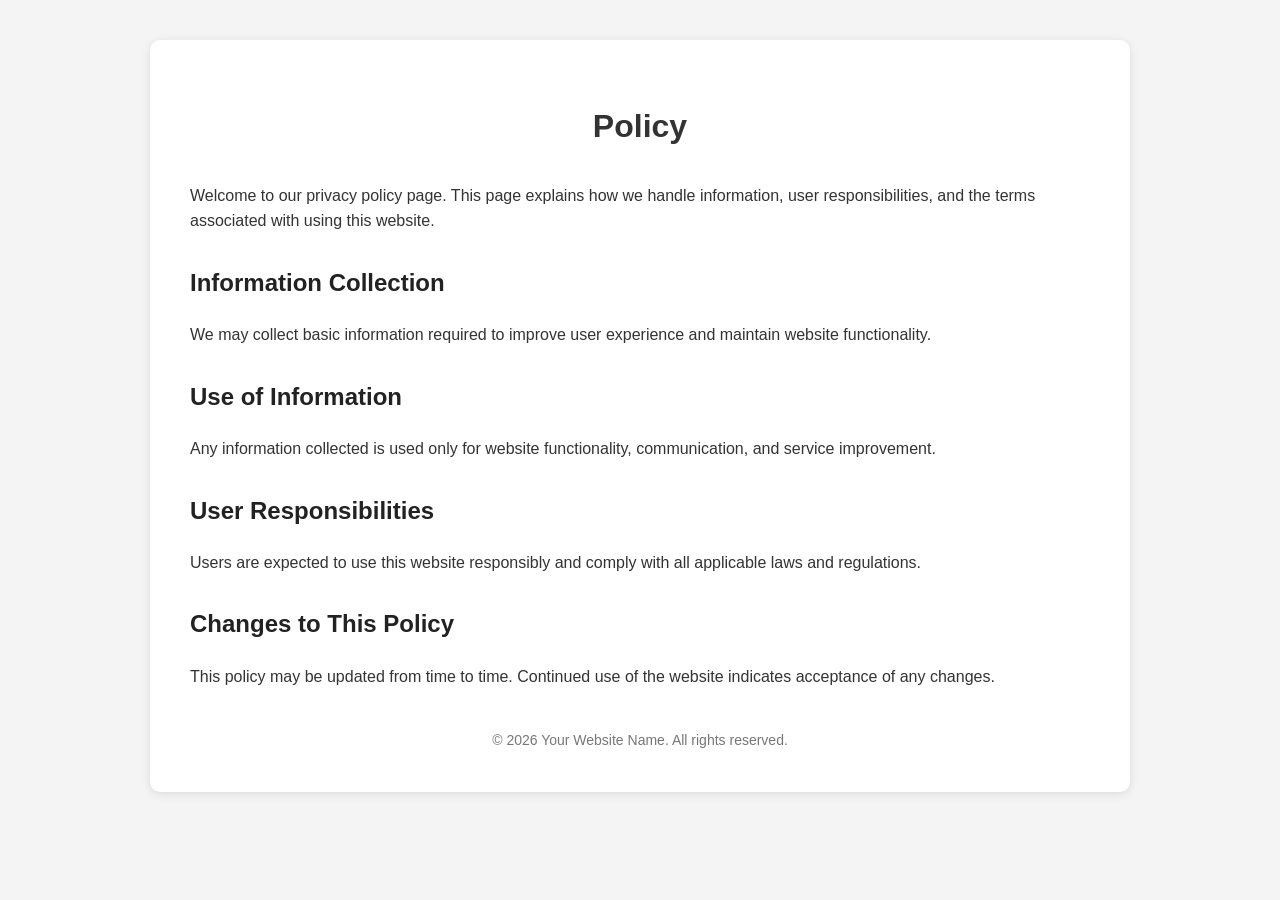
==== policy.html @ cd9c3e77 "Add files via upload" ====
<!DOCTYPE html>
<html lang="en">
<head>
    <meta charset="UTF-8">
    <meta name="viewport" content="width=device-width, initial-scale=1.0">
    <title>Privacy Policy</title>
    <style>
        body {
            font-family: Arial, sans-serif;
            line-height: 1.6;
            margin: 0;
            padding: 0;
            background-color: #f4f4f4;
            color: #333;
        }

        .container {
            max-width: 900px;
            margin: 40px auto;
            background: #fff;
            padding: 40px;
            border-radius: 10px;
            box-shadow: 0 2px 10px rgba(0, 0, 0, 0.1);
        }

        h1 {
            text-align: center;
            margin-bottom: 30px;
        }

        h2 {
            margin-top: 30px;
            color: #222;
        }

        p {
            margin-bottom: 15px;
        }

        footer {
            margin-top: 40px;
            text-align: center;
            font-size: 14px;
            color: #777;
        }
    </style>
</head>
<body>

    <div class="container">
        <h1>Policy</h1>

        <p>
            Welcome to our privacy policy page. This page explains how we handle information,
            user responsibilities, and the terms associated with using this website.
        </p>

        <h2>Information Collection</h2>
        <p>
            We may collect basic information required to improve user experience and
            maintain website functionality.
        </p>

        <h2>Use of Information</h2>
        <p>
            Any information collected is used only for website functionality,
            communication, and service improvement.
        </p>

        <h2>User Responsibilities</h2>
        <p>
            Users are expected to use this website responsibly and comply with all
            applicable laws and regulations.
        </p>

        <h2>Changes to This Policy</h2>
        <p>
            This policy may be updated from time to time. Continued use of the website
            indicates acceptance of any changes.
        </p>

        <footer>
            &copy; 2026 Your Website Name. All rights reserved.
        </footer>
    </div>

</body>
</html>
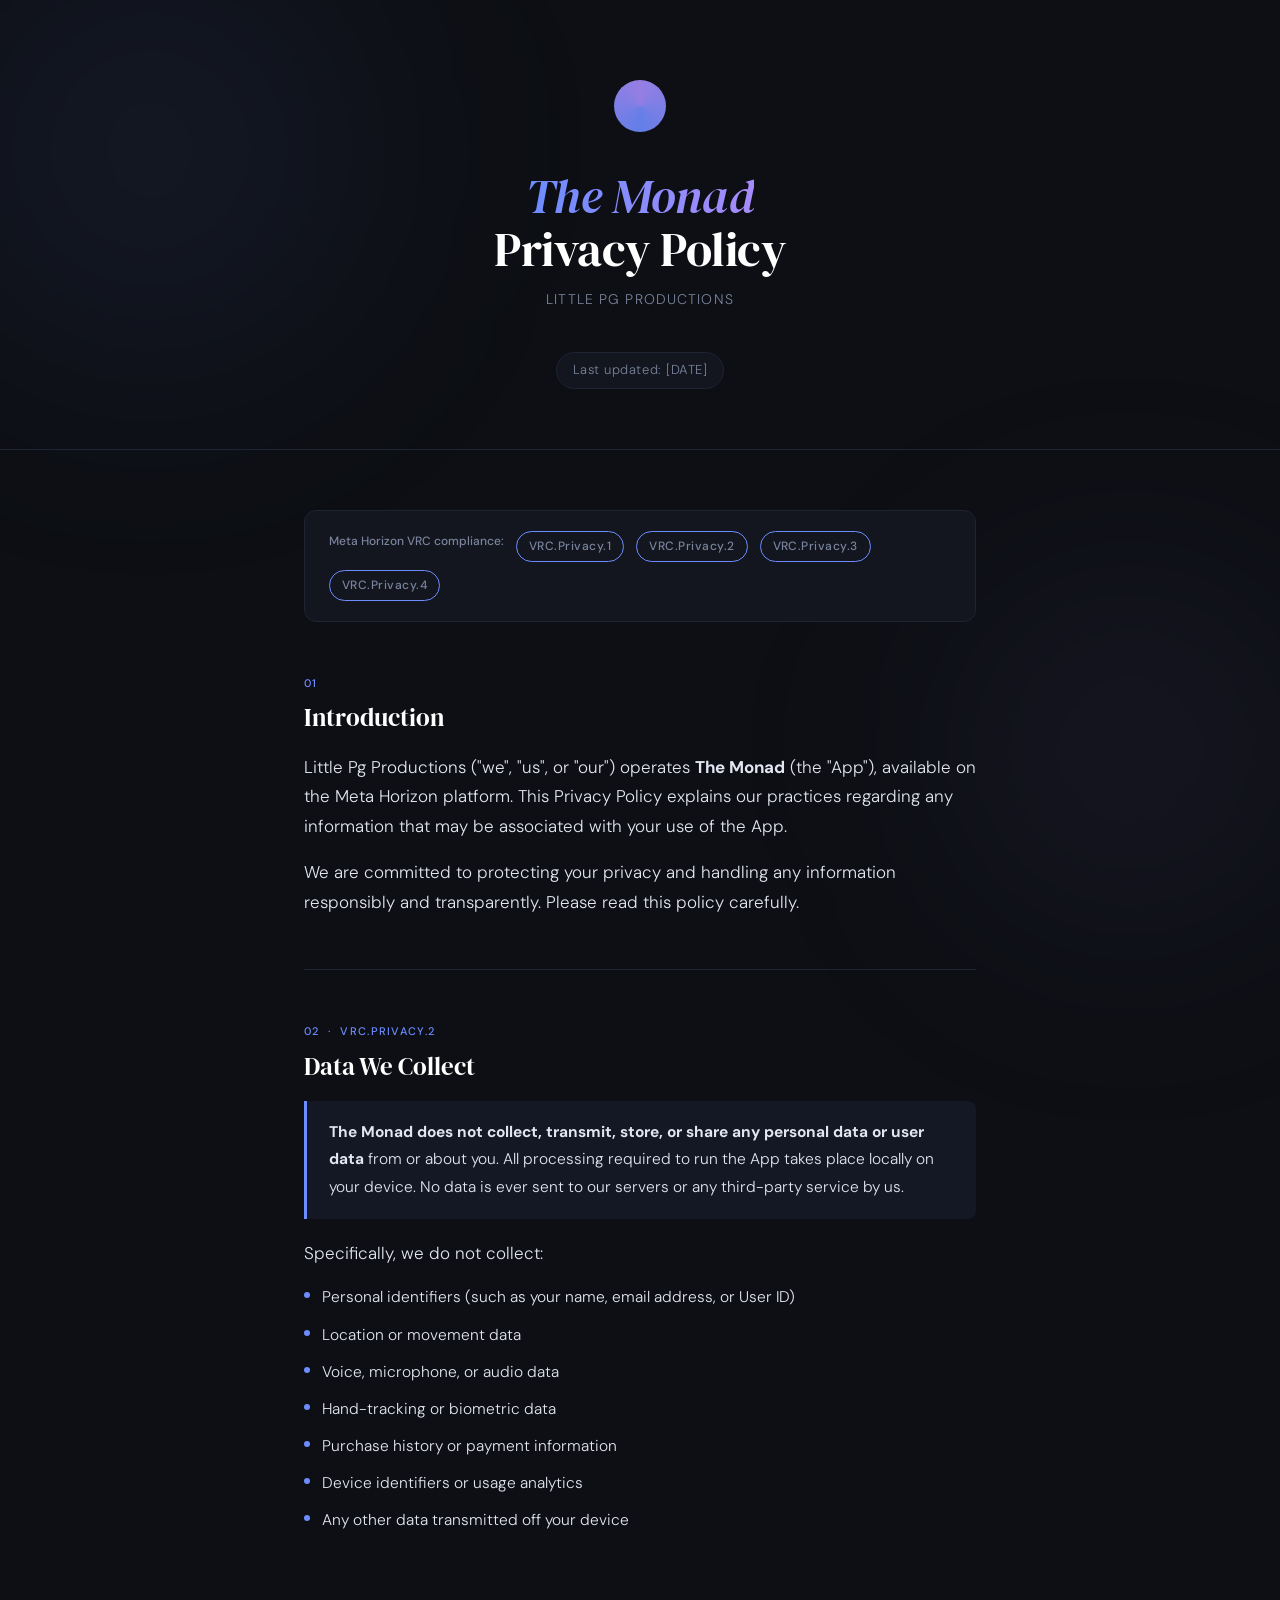
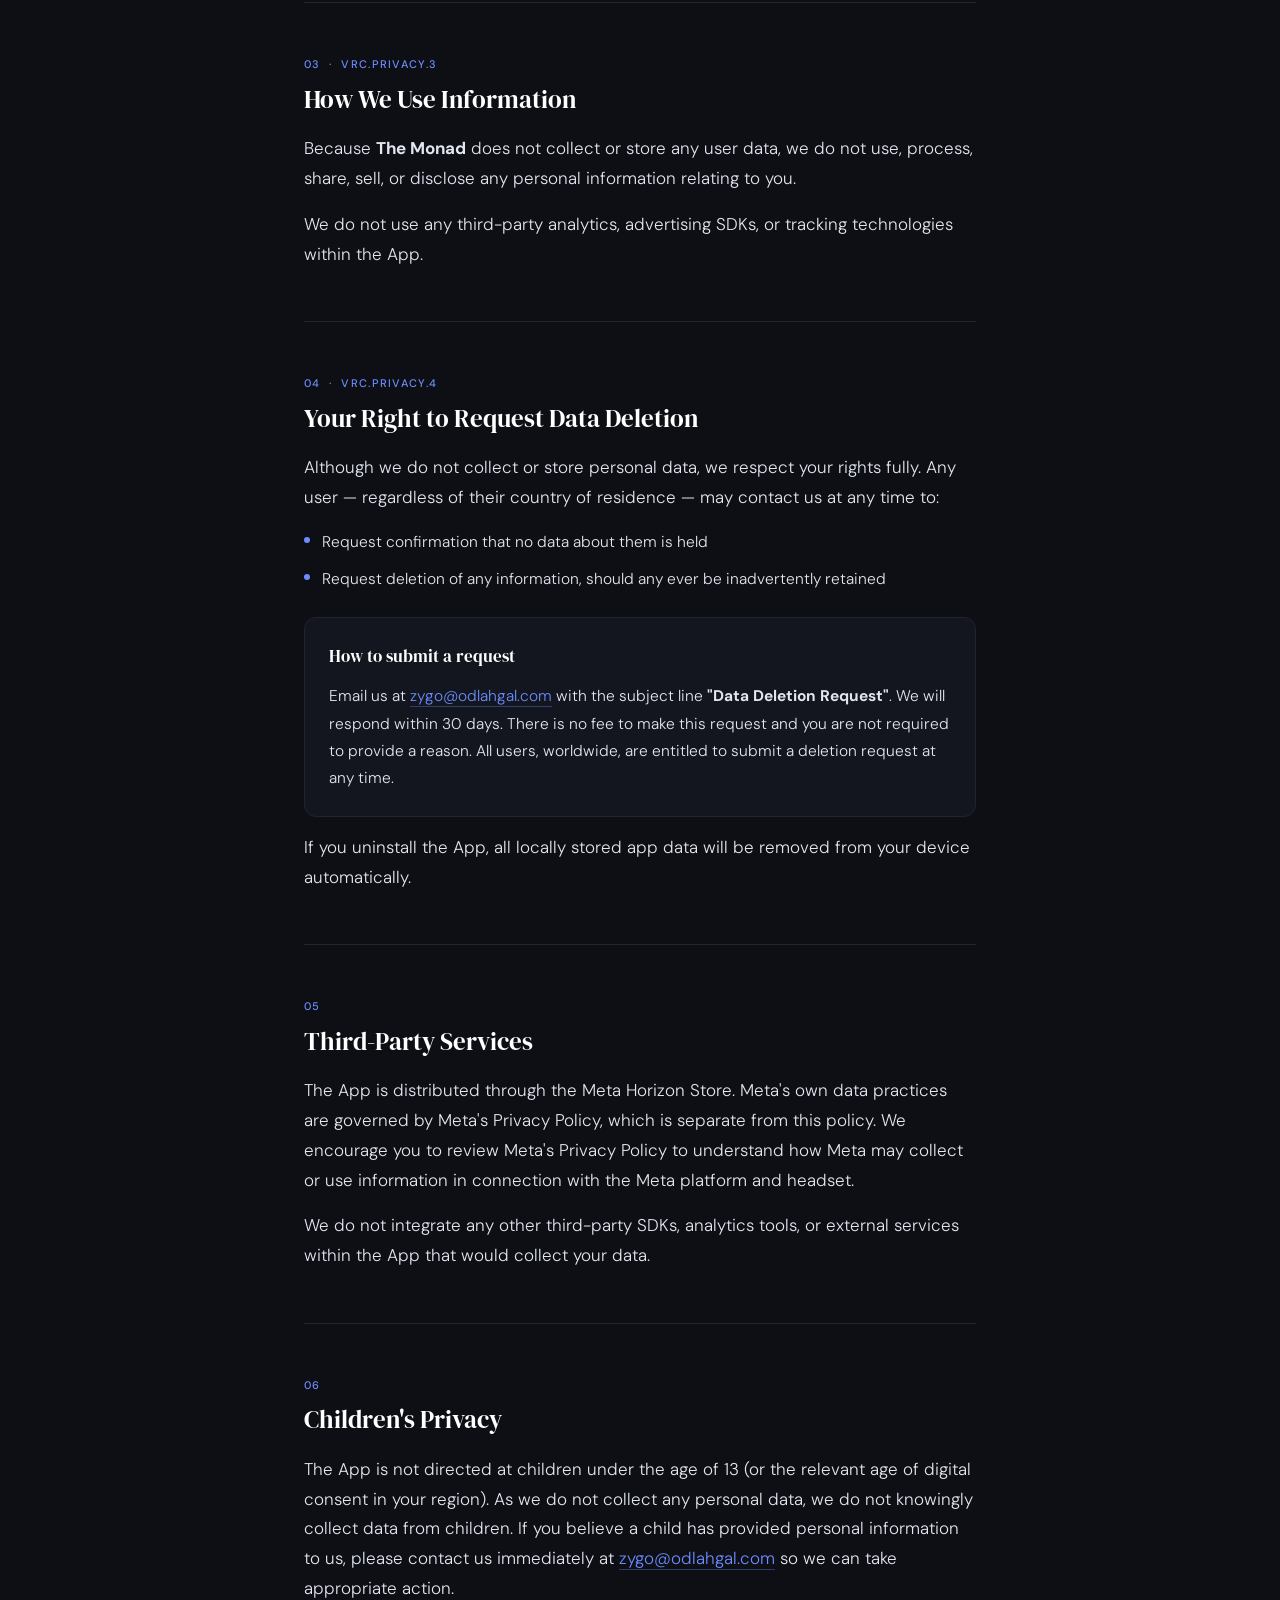
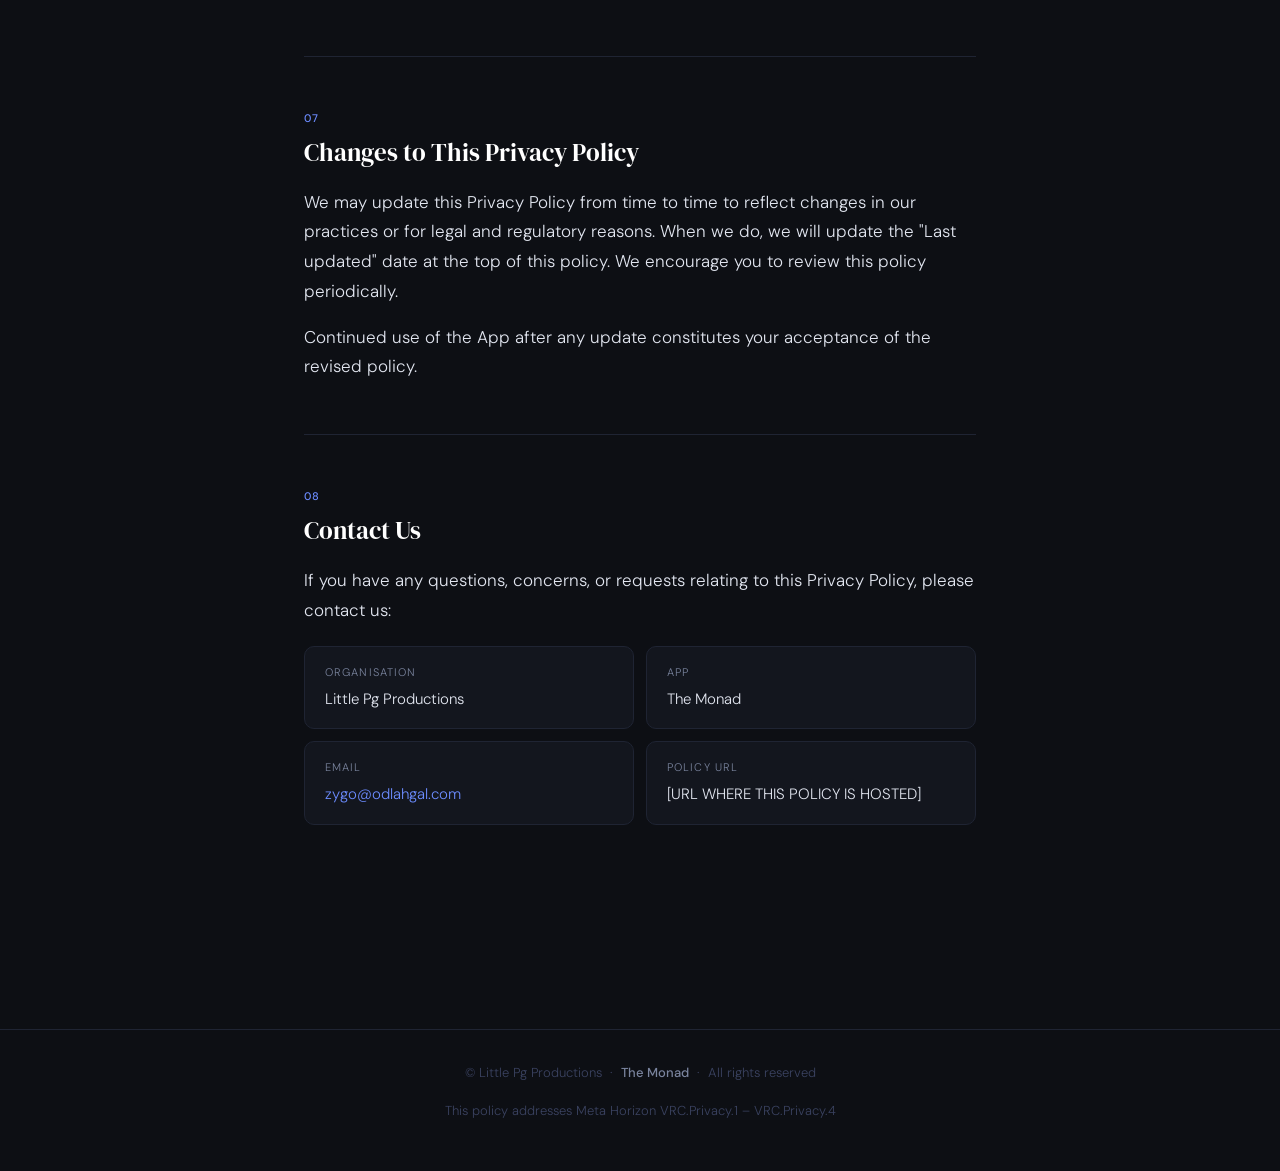
==== commit 40e81966: "Update policy.html" ====
--- a/policy.html
+++ b/policy.html
@@ -1,88 +1,425 @@
 <!DOCTYPE html>
 <html lang="en">
 <head>
-    <meta charset="UTF-8">
-    <meta name="viewport" content="width=device-width, initial-scale=1.0">
-    <title>Privacy Policy</title>
-    <style>
-        body {
-            font-family: Arial, sans-serif;
-            line-height: 1.6;
-            margin: 0;
-            padding: 0;
-            background-color: #f4f4f4;
-            color: #333;
-        }
-
-        .container {
-            max-width: 900px;
-            margin: 40px auto;
-            background: #fff;
-            padding: 40px;
-            border-radius: 10px;
-            box-shadow: 0 2px 10px rgba(0, 0, 0, 0.1);
-        }
-
-        h1 {
-            text-align: center;
-            margin-bottom: 30px;
-        }
-
-        h2 {
-            margin-top: 30px;
-            color: #222;
-        }
-
-        p {
-            margin-bottom: 15px;
-        }
-
-        footer {
-            margin-top: 40px;
-            text-align: center;
-            font-size: 14px;
-            color: #777;
-        }
-    </style>
+  <meta charset="UTF-8" />
+  <meta name="viewport" content="width=device-width, initial-scale=1.0" />
+  <title>Privacy Policy – The Monad | Little Pg Productions</title>
+  <link href="https://fonts.googleapis.com/css2?family=DM+Serif+Display:ital@0;1&family=DM+Sans:ital,opsz,wght@0,9..40,300;0,9..40,400;0,9..40,500;1,9..40,300&display=swap" rel="stylesheet" />
+  <style>
+    :root {
+      --bg:        #0d0f14;
+      --surface:   #13161e;
+      --border:    #1f2433;
+      --accent:    #6c8cff;
+      --accent2:   #a78bfa;
+      --text:      #e2e6f0;
+      --muted:     #7a849e;
+      --dim:       #3a4260;
+      --max-w:     720px;
+    }
+ 
+    *, *::before, *::after { box-sizing: border-box; margin: 0; padding: 0; }
+ 
+    html { scroll-behavior: smooth; }
+ 
+    body {
+      background: var(--bg);
+      color: var(--text);
+      font-family: 'DM Sans', sans-serif;
+      font-size: 17px;
+      line-height: 1.75;
+      font-weight: 300;
+      min-height: 100vh;
+      padding: 0;
+    }
+ 
+    /* ── BACKGROUND ORBS ── */
+    body::before, body::after {
+      content: '';
+      position: fixed;
+      border-radius: 50%;
+      filter: blur(120px);
+      pointer-events: none;
+      z-index: 0;
+    }
+    body::before {
+      width: 600px; height: 600px;
+      top: -150px; left: -150px;
+      background: radial-gradient(circle, rgba(108,140,255,0.12) 0%, transparent 70%);
+    }
+    body::after {
+      width: 500px; height: 500px;
+      bottom: -100px; right: -100px;
+      background: radial-gradient(circle, rgba(167,139,250,0.10) 0%, transparent 70%);
+    }
+ 
+    /* ── HEADER ── */
+    header {
+      position: relative;
+      z-index: 1;
+      text-align: center;
+      padding: 80px 24px 60px;
+      border-bottom: 1px solid var(--border);
+    }
+ 
+    .logo-mark {
+      display: inline-block;
+      width: 52px; height: 52px;
+      border-radius: 50%;
+      background: conic-gradient(from 180deg, var(--accent), var(--accent2), var(--accent));
+      margin-bottom: 28px;
+      animation: spin 12s linear infinite;
+      opacity: 0.9;
+    }
+    @keyframes spin { to { transform: rotate(360deg); } }
+ 
+    header h1 {
+      font-family: 'DM Serif Display', Georgia, serif;
+      font-size: clamp(2rem, 5vw, 3rem);
+      font-weight: 400;
+      letter-spacing: -0.5px;
+      line-height: 1.1;
+      color: #fff;
+    }
+    header h1 em {
+      font-style: italic;
+      background: linear-gradient(90deg, var(--accent), var(--accent2));
+      -webkit-background-clip: text;
+      -webkit-text-fill-color: transparent;
+      background-clip: text;
+    }
+ 
+    header .sub {
+      margin-top: 12px;
+      color: var(--muted);
+      font-size: 14px;
+      letter-spacing: 0.08em;
+      text-transform: uppercase;
+    }
+ 
+    header .date {
+      display: inline-block;
+      margin-top: 24px;
+      padding: 6px 16px;
+      background: var(--surface);
+      border: 1px solid var(--border);
+      border-radius: 99px;
+      font-size: 13px;
+      color: var(--muted);
+      letter-spacing: 0.04em;
+    }
+ 
+    /* ── LAYOUT ── */
+    main {
+      position: relative;
+      z-index: 1;
+      max-width: var(--max-w);
+      margin: 0 auto;
+      padding: 60px 24px 100px;
+    }
+ 
+    /* ── VRC BADGE STRIP ── */
+    .vrc-strip {
+      display: flex;
+      gap: 8px;
+      flex-wrap: wrap;
+      margin-bottom: 52px;
+      padding: 20px 24px;
+      background: var(--surface);
+      border: 1px solid var(--border);
+      border-radius: 12px;
+    }
+    .vrc-strip span {
+      font-size: 12px;
+      font-weight: 500;
+      color: var(--muted);
+      margin-right: 4px;
+    }
+    .badge {
+      display: inline-block;
+      padding: 4px 12px;
+      border-radius: 99px;
+      font-size: 12px;
+      font-weight: 500;
+      letter-spacing: 0.04em;
+      border: 1px solid var(--accent);
+      color: var(--accent);
+    }
+ 
+    /* ── SECTIONS ── */
+    section {
+      margin-bottom: 52px;
+      padding-bottom: 52px;
+      border-bottom: 1px solid var(--border);
+      animation: fadeUp 0.5s ease both;
+    }
+    section:last-child { border-bottom: none; }
+ 
+    @keyframes fadeUp {
+      from { opacity: 0; transform: translateY(18px); }
+      to   { opacity: 1; transform: translateY(0); }
+    }
+    section:nth-child(2)  { animation-delay: 0.05s; }
+    section:nth-child(3)  { animation-delay: 0.10s; }
+    section:nth-child(4)  { animation-delay: 0.15s; }
+    section:nth-child(5)  { animation-delay: 0.20s; }
+    section:nth-child(6)  { animation-delay: 0.25s; }
+    section:nth-child(7)  { animation-delay: 0.30s; }
+    section:nth-child(8)  { animation-delay: 0.35s; }
+    section:nth-child(9)  { animation-delay: 0.40s; }
+ 
+    .section-number {
+      font-size: 11px;
+      font-weight: 500;
+      letter-spacing: 0.12em;
+      text-transform: uppercase;
+      color: var(--accent);
+      margin-bottom: 10px;
+    }
+ 
+    h2 {
+      font-family: 'DM Serif Display', Georgia, serif;
+      font-size: 1.55rem;
+      font-weight: 400;
+      color: #fff;
+      line-height: 1.2;
+      margin-bottom: 20px;
+    }
+ 
+    p { color: var(--text); margin-bottom: 16px; }
+    p:last-child { margin-bottom: 0; }
+ 
+    /* ── NO DATA CALLOUT ── */
+    .callout {
+      margin: 20px 0;
+      padding: 18px 22px;
+      background: rgba(108,140,255,0.07);
+      border-left: 3px solid var(--accent);
+      border-radius: 0 8px 8px 0;
+      color: var(--text);
+      font-size: 15.5px;
+    }
+ 
+    /* ── BULLET LIST ── */
+    ul.policy-list {
+      list-style: none;
+      margin: 16px 0;
+      display: flex;
+      flex-direction: column;
+      gap: 10px;
+    }
+    ul.policy-list li {
+      display: flex;
+      align-items: flex-start;
+      gap: 12px;
+      font-size: 15.5px;
+      color: var(--text);
+    }
+    ul.policy-list li::before {
+      content: '';
+      flex-shrink: 0;
+      margin-top: 8px;
+      width: 6px; height: 6px;
+      border-radius: 50%;
+      background: var(--accent);
+    }
+ 
+    /* ── DELETION CARD ── */
+    .deletion-card {
+      margin-top: 24px;
+      padding: 24px;
+      background: var(--surface);
+      border: 1px solid var(--border);
+      border-radius: 12px;
+    }
+    .deletion-card h3 {
+      font-family: 'DM Serif Display', Georgia, serif;
+      font-size: 1.05rem;
+      font-weight: 400;
+      color: #fff;
+      margin-bottom: 12px;
+    }
+    .deletion-card p { font-size: 15.5px; }
+    .deletion-card a {
+      color: var(--accent);
+      text-decoration: none;
+      border-bottom: 1px solid rgba(108,140,255,0.35);
+      transition: border-color 0.2s;
+    }
+    .deletion-card a:hover { border-color: var(--accent); }
+ 
+    /* ── CONTACT GRID ── */
+    .contact-grid {
+      display: grid;
+      grid-template-columns: 1fr 1fr;
+      gap: 12px;
+      margin-top: 20px;
+    }
+    @media (max-width: 480px) { .contact-grid { grid-template-columns: 1fr; } }
+ 
+    .contact-item {
+      padding: 16px 20px;
+      background: var(--surface);
+      border: 1px solid var(--border);
+      border-radius: 10px;
+    }
+    .contact-item .label {
+      font-size: 11px;
+      text-transform: uppercase;
+      letter-spacing: 0.1em;
+      color: var(--muted);
+      margin-bottom: 4px;
+    }
+    .contact-item .value {
+      font-size: 15px;
+      color: var(--text);
+    }
+    .contact-item a {
+      color: var(--accent);
+      text-decoration: none;
+    }
+    .contact-item a:hover { text-decoration: underline; }
+ 
+    /* ── FOOTER ── */
+    footer {
+      position: relative;
+      z-index: 1;
+      text-align: center;
+      padding: 32px 24px 48px;
+      border-top: 1px solid var(--border);
+    }
+    footer p {
+      font-size: 13px;
+      color: var(--dim);
+    }
+    footer strong { color: var(--muted); font-weight: 500; }
+  </style>
 </head>
 <body>
-
-    <div class="container">
-        <h1>Policy</h1>
-
-        <p>
-            Welcome to our privacy policy page. This page explains how we handle information,
-            user responsibilities, and the terms associated with using this website.
-        </p>
-
-        <h2>Information Collection</h2>
-        <p>
-            We may collect basic information required to improve user experience and
-            maintain website functionality.
-        </p>
-
-        <h2>Use of Information</h2>
-        <p>
-            Any information collected is used only for website functionality,
-            communication, and service improvement.
-        </p>
-
-        <h2>User Responsibilities</h2>
-        <p>
-            Users are expected to use this website responsibly and comply with all
-            applicable laws and regulations.
-        </p>
-
-        <h2>Changes to This Policy</h2>
-        <p>
-            This policy may be updated from time to time. Continued use of the website
-            indicates acceptance of any changes.
-        </p>
-
-        <footer>
-            &copy; 2026 Your Website Name. All rights reserved.
-        </footer>
+ 
+  <header>
+    <div class="logo-mark" aria-hidden="true"></div>
+    <h1><em>The Monad</em><br>Privacy Policy</h1>
+    <p class="sub">Little Pg Productions</p>
+    <span class="date">Last updated: [DATE]</span>
+  </header>
+ 
+  <main>
+ 
+    <!-- VRC COMPLIANCE BADGES -->
+    <div class="vrc-strip">
+      <span>Meta Horizon VRC compliance:</span>
+      <span class="badge">VRC.Privacy.1</span>
+      <span class="badge">VRC.Privacy.2</span>
+      <span class="badge">VRC.Privacy.3</span>
+      <span class="badge">VRC.Privacy.4</span>
     </div>
-
+ 
+    <!-- 1. INTRODUCTION -->
+    <section>
+      <p class="section-number">01</p>
+      <h2>Introduction</h2>
+      <p>Little Pg Productions ("we", "us", or "our") operates <strong>The Monad</strong> (the "App"), available on the Meta Horizon platform. This Privacy Policy explains our practices regarding any information that may be associated with your use of the App.</p>
+      <p>We are committed to protecting your privacy and handling any information responsibly and transparently. Please read this policy carefully.</p>
+    </section>
+ 
+    <!-- 2. DATA COLLECTION — VRC.Privacy.2 -->
+    <section>
+      <p class="section-number">02 &nbsp;·&nbsp; VRC.Privacy.2</p>
+      <h2>Data We Collect</h2>
+      <div class="callout">
+        <strong>The Monad does not collect, transmit, store, or share any personal data or user data</strong> from or about you. All processing required to run the App takes place locally on your device. No data is ever sent to our servers or any third-party service by us.
+      </div>
+      <p>Specifically, we do not collect:</p>
+      <ul class="policy-list">
+        <li>Personal identifiers (such as your name, email address, or User ID)</li>
+        <li>Location or movement data</li>
+        <li>Voice, microphone, or audio data</li>
+        <li>Hand-tracking or biometric data</li>
+        <li>Purchase history or payment information</li>
+        <li>Device identifiers or usage analytics</li>
+        <li>Any other data transmitted off your device</li>
+      </ul>
+    </section>
+ 
+    <!-- 3. DATA USE — VRC.Privacy.3 -->
+    <section>
+      <p class="section-number">03 &nbsp;·&nbsp; VRC.Privacy.3</p>
+      <h2>How We Use Information</h2>
+      <p>Because <strong>The Monad</strong> does not collect or store any user data, we do not use, process, share, sell, or disclose any personal information relating to you.</p>
+      <p>We do not use any third-party analytics, advertising SDKs, or tracking technologies within the App.</p>
+    </section>
+ 
+    <!-- 4. DATA DELETION — VRC.Privacy.4 -->
+    <section>
+      <p class="section-number">04 &nbsp;·&nbsp; VRC.Privacy.4</p>
+      <h2>Your Right to Request Data Deletion</h2>
+      <p>Although we do not collect or store personal data, we respect your rights fully. Any user — regardless of their country of residence — may contact us at any time to:</p>
+      <ul class="policy-list">
+        <li>Request confirmation that no data about them is held</li>
+        <li>Request deletion of any information, should any ever be inadvertently retained</li>
+      </ul>
+      <div class="deletion-card">
+        <h3>How to submit a request</h3>
+        <p>Email us at <a href="mailto:zygo@odlahgal.com">zygo@odlahgal.com</a> with the subject line <strong>"Data Deletion Request"</strong>. We will respond within 30 days. There is no fee to make this request and you are not required to provide a reason. All users, worldwide, are entitled to submit a deletion request at any time.</p>
+      </div>
+      <p style="margin-top:16px;">If you uninstall the App, all locally stored app data will be removed from your device automatically.</p>
+    </section>
+ 
+    <!-- 5. THIRD-PARTY SERVICES -->
+    <section>
+      <p class="section-number">05</p>
+      <h2>Third-Party Services</h2>
+      <p>The App is distributed through the Meta Horizon Store. Meta's own data practices are governed by Meta's Privacy Policy, which is separate from this policy. We encourage you to review Meta's Privacy Policy to understand how Meta may collect or use information in connection with the Meta platform and headset.</p>
+      <p>We do not integrate any other third-party SDKs, analytics tools, or external services within the App that would collect your data.</p>
+    </section>
+ 
+    <!-- 6. CHILDREN -->
+    <section>
+      <p class="section-number">06</p>
+      <h2>Children's Privacy</h2>
+      <p>The App is not directed at children under the age of 13 (or the relevant age of digital consent in your region). As we do not collect any personal data, we do not knowingly collect data from children. If you believe a child has provided personal information to us, please contact us immediately at <a href="mailto:zygo@odlahgal.com" style="color:var(--accent);text-decoration:none;border-bottom:1px solid rgba(108,140,255,0.35);">zygo@odlahgal.com</a> so we can take appropriate action.</p>
+    </section>
+ 
+    <!-- 7. CHANGES -->
+    <section>
+      <p class="section-number">07</p>
+      <h2>Changes to This Privacy Policy</h2>
+      <p>We may update this Privacy Policy from time to time to reflect changes in our practices or for legal and regulatory reasons. When we do, we will update the "Last updated" date at the top of this policy. We encourage you to review this policy periodically.</p>
+      <p>Continued use of the App after any update constitutes your acceptance of the revised policy.</p>
+    </section>
+ 
+    <!-- 8. CONTACT -->
+    <section>
+      <p class="section-number">08</p>
+      <h2>Contact Us</h2>
+      <p>If you have any questions, concerns, or requests relating to this Privacy Policy, please contact us:</p>
+      <div class="contact-grid">
+        <div class="contact-item">
+          <p class="label">Organisation</p>
+          <p class="value">Little Pg Productions</p>
+        </div>
+        <div class="contact-item">
+          <p class="label">App</p>
+          <p class="value">The Monad</p>
+        </div>
+        <div class="contact-item">
+          <p class="label">Email</p>
+          <p class="value"><a href="mailto:zygo@odlahgal.com">zygo@odlahgal.com</a></p>
+        </div>
+        <div class="contact-item">
+          <p class="label">Policy URL</p>
+          <p class="value">[URL WHERE THIS POLICY IS HOSTED]</p>
+        </div>
+      </div>
+    </section>
+ 
+  </main>
+ 
+  <footer>
+    <p>© Little Pg Productions &nbsp;·&nbsp; <strong>The Monad</strong> &nbsp;·&nbsp; All rights reserved</p>
+    <p style="margin-top:8px;">This policy addresses Meta Horizon VRC.Privacy.1 – VRC.Privacy.4</p>
+  </footer>
+ 
 </body>
-</html>+</html>
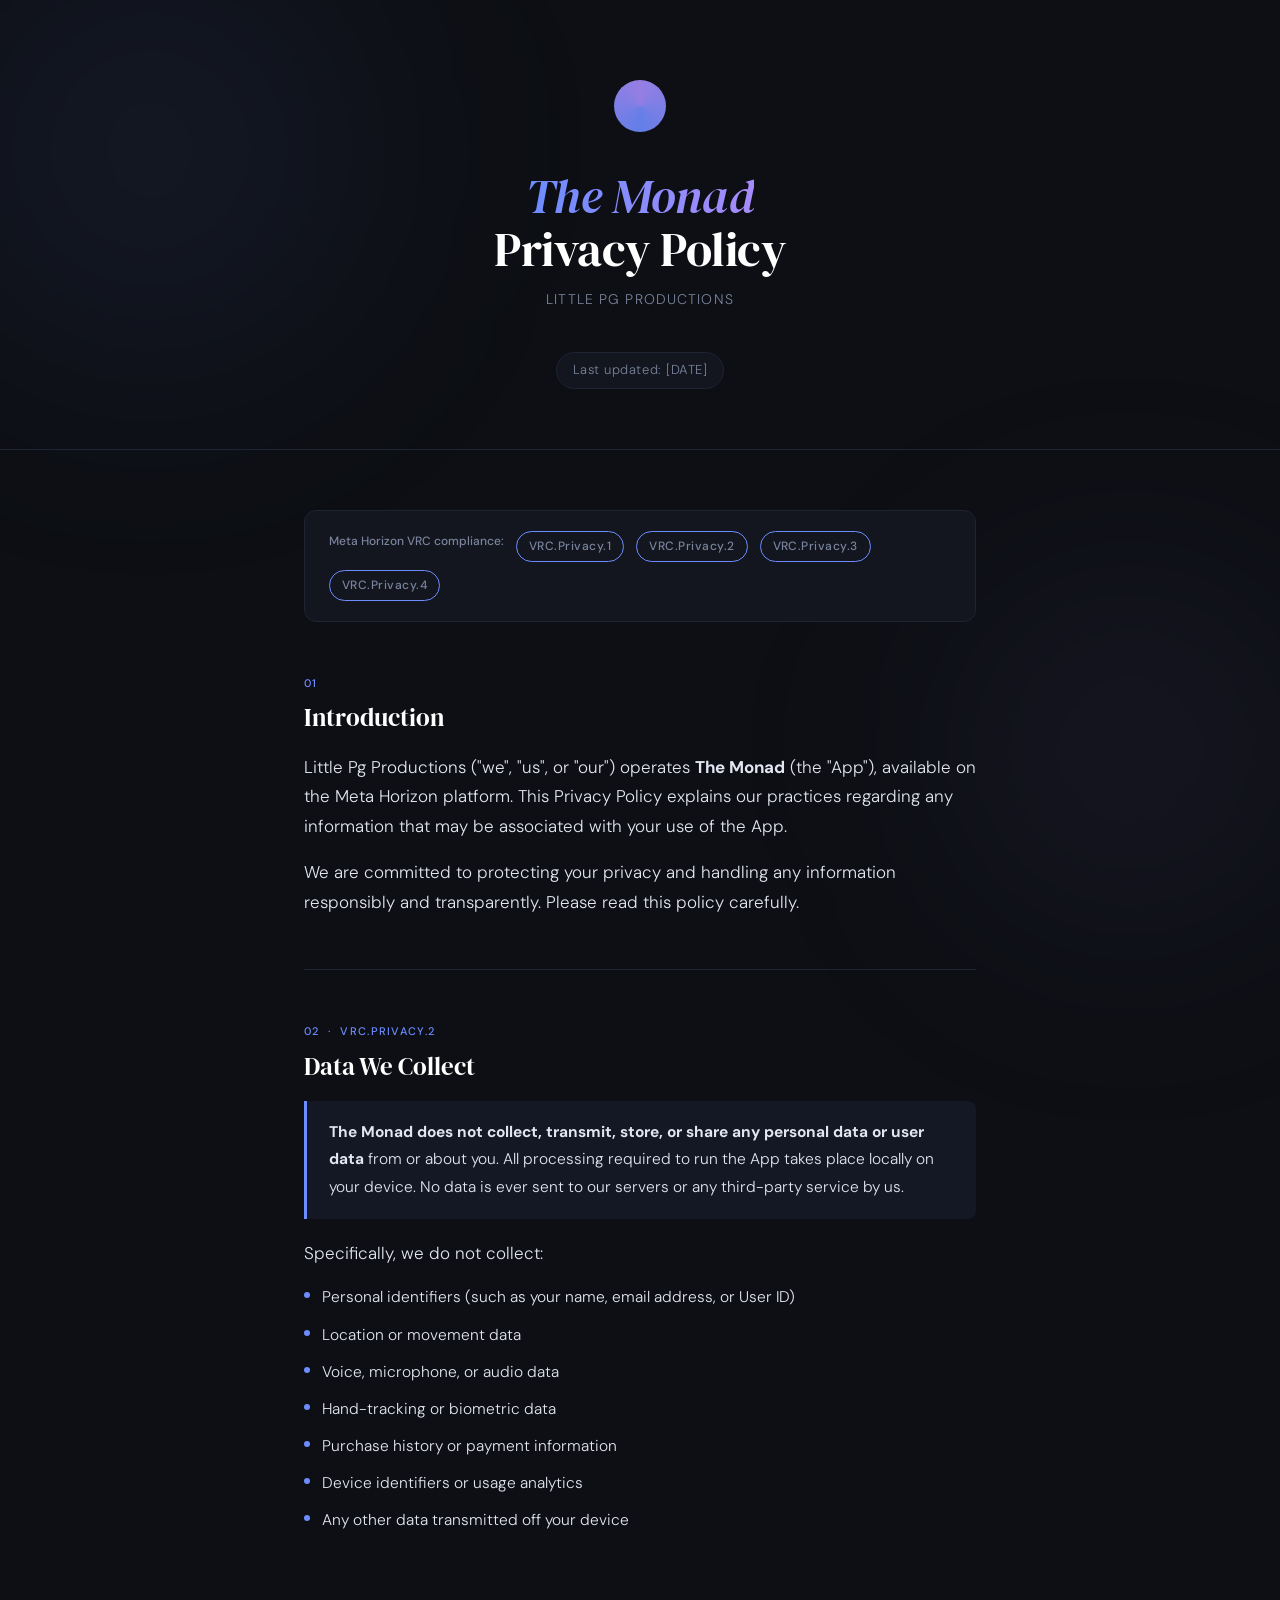
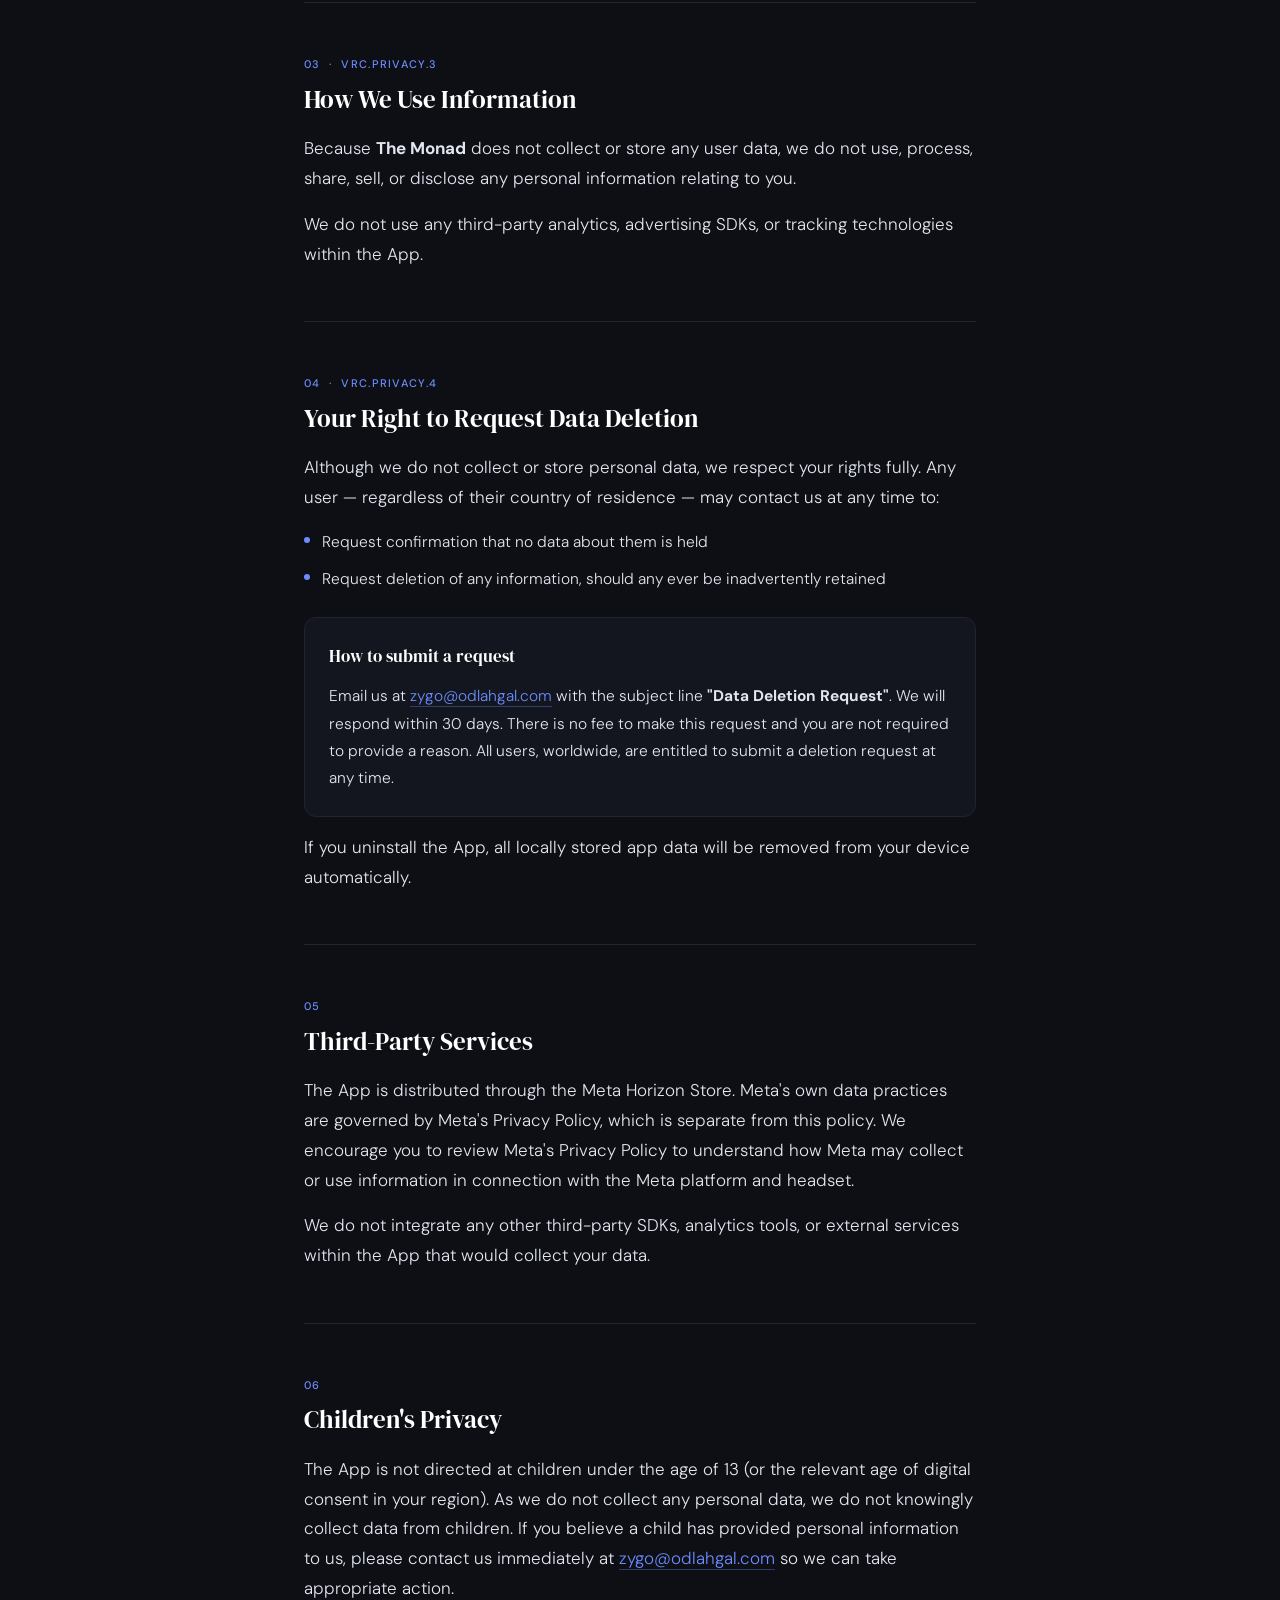
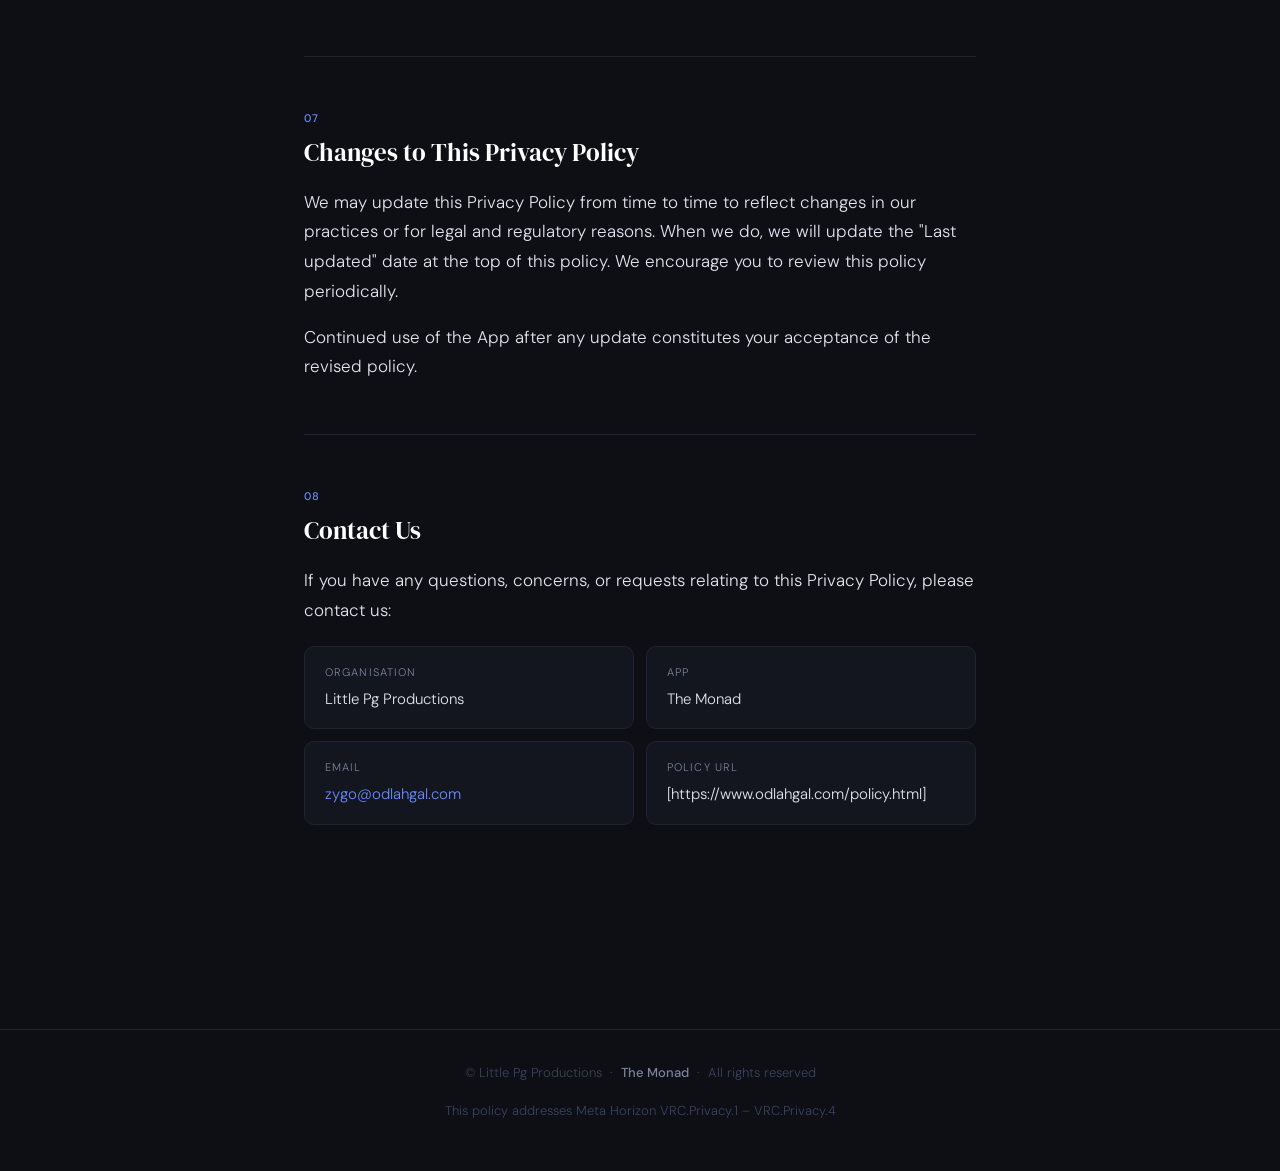
==== commit 1a90ab54: "Update policy.html" ====
--- a/policy.html
+++ b/policy.html
@@ -409,7 +409,7 @@
         </div>
         <div class="contact-item">
           <p class="label">Policy URL</p>
-          <p class="value">[URL WHERE THIS POLICY IS HOSTED]</p>
+          <p class="value">[https://www.odlahgal.com/policy.html]</p>
         </div>
       </div>
     </section>
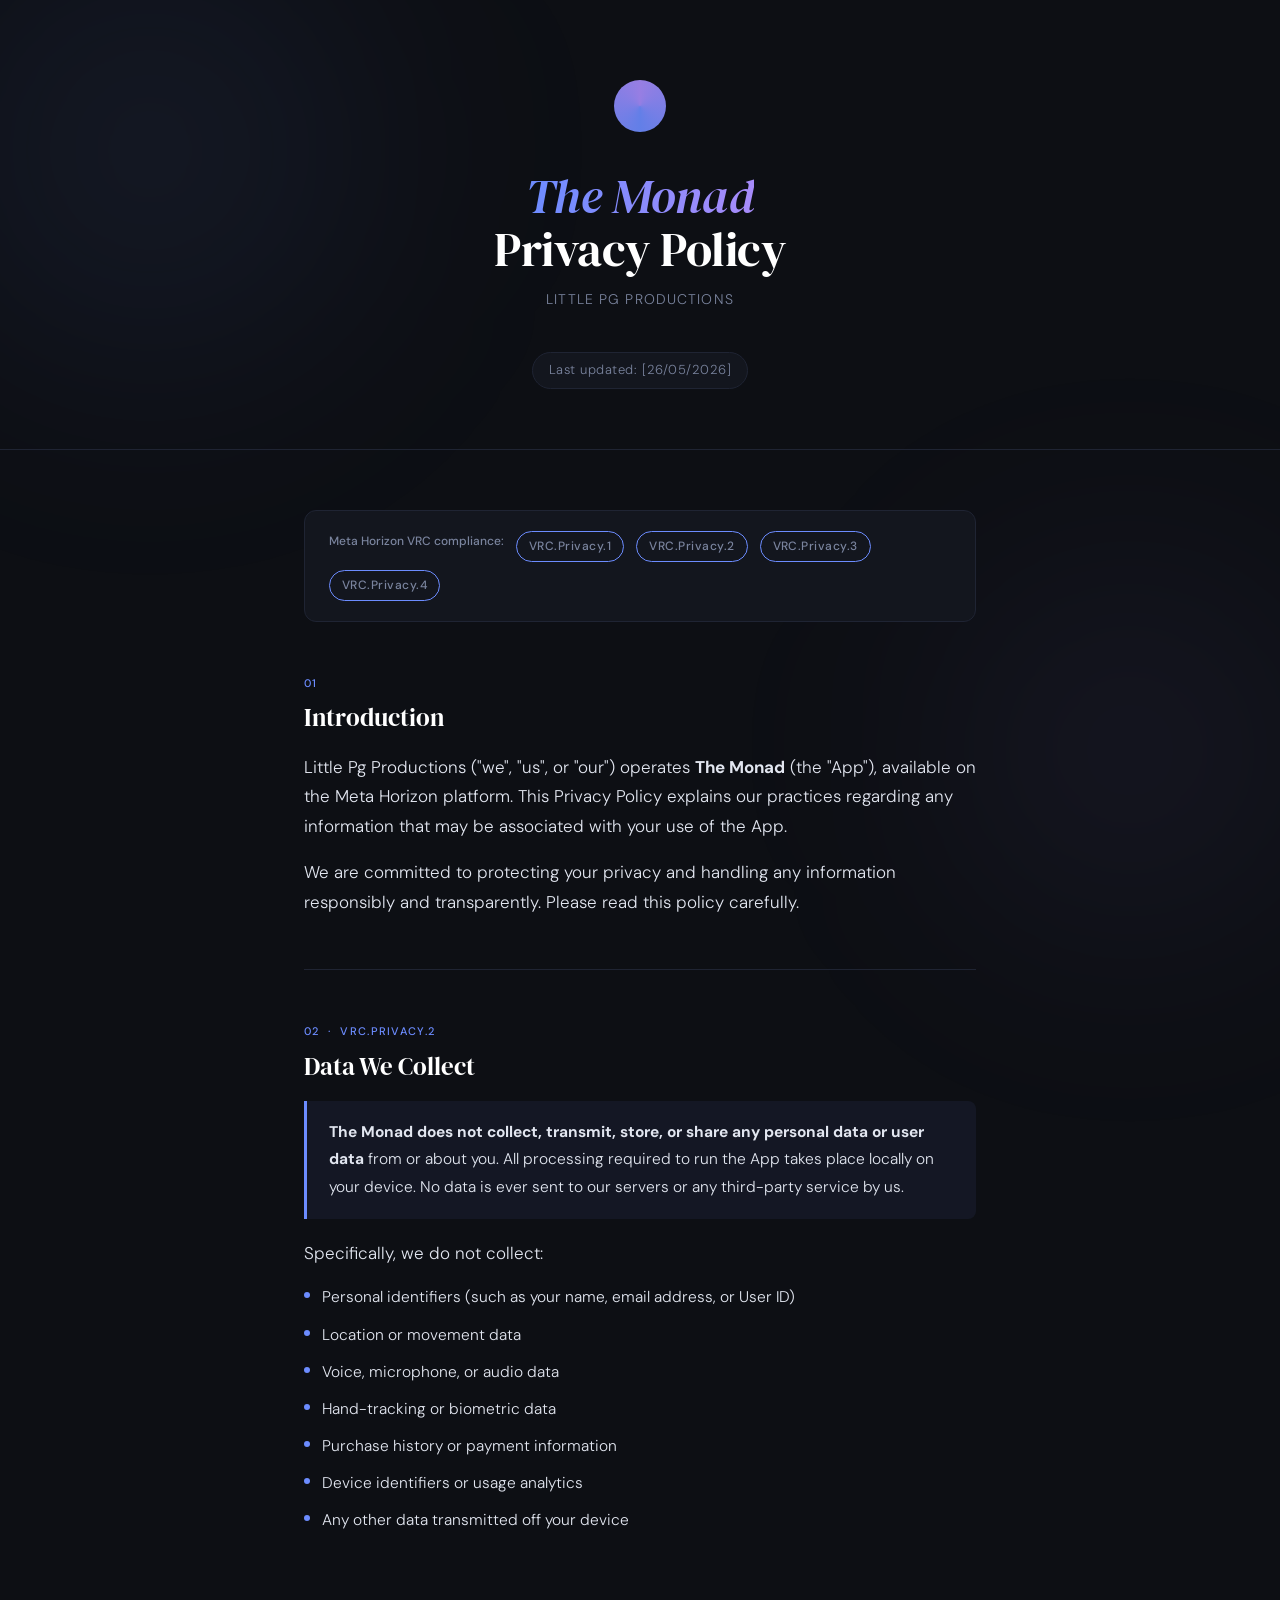
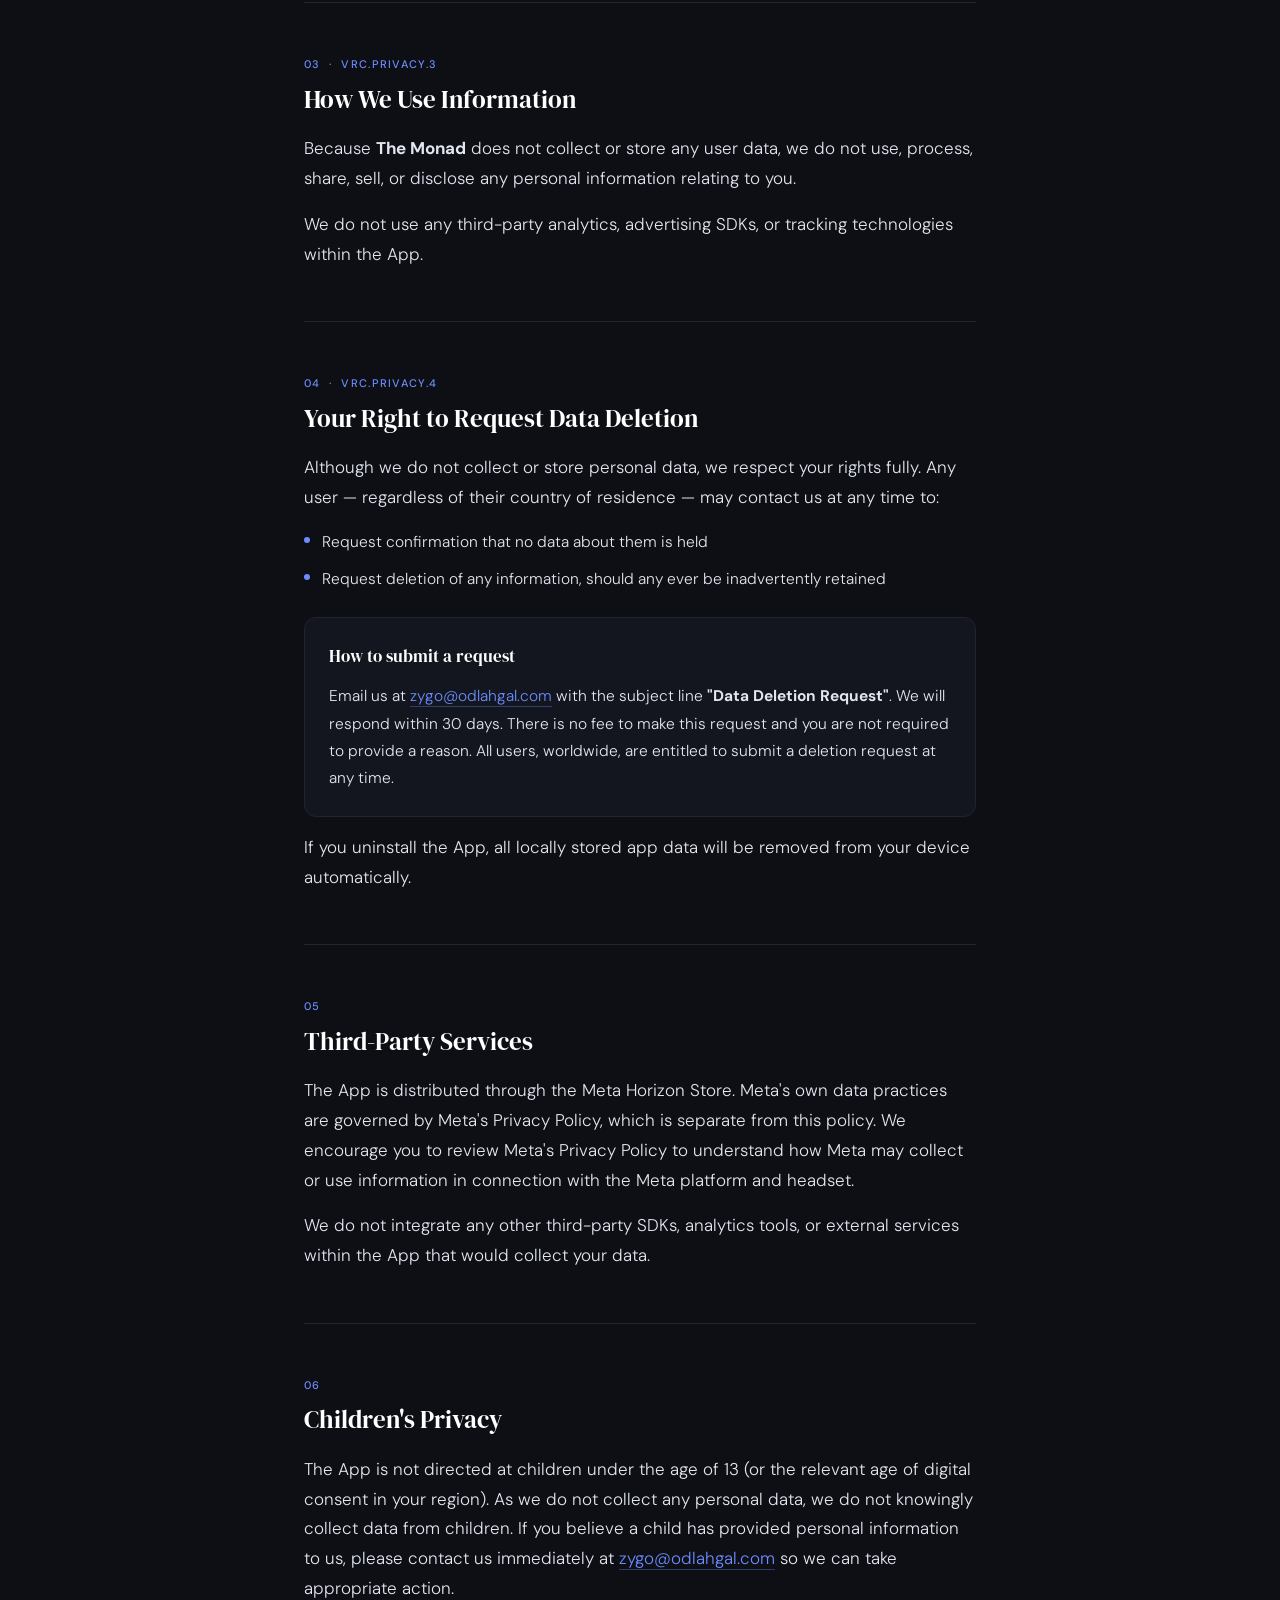
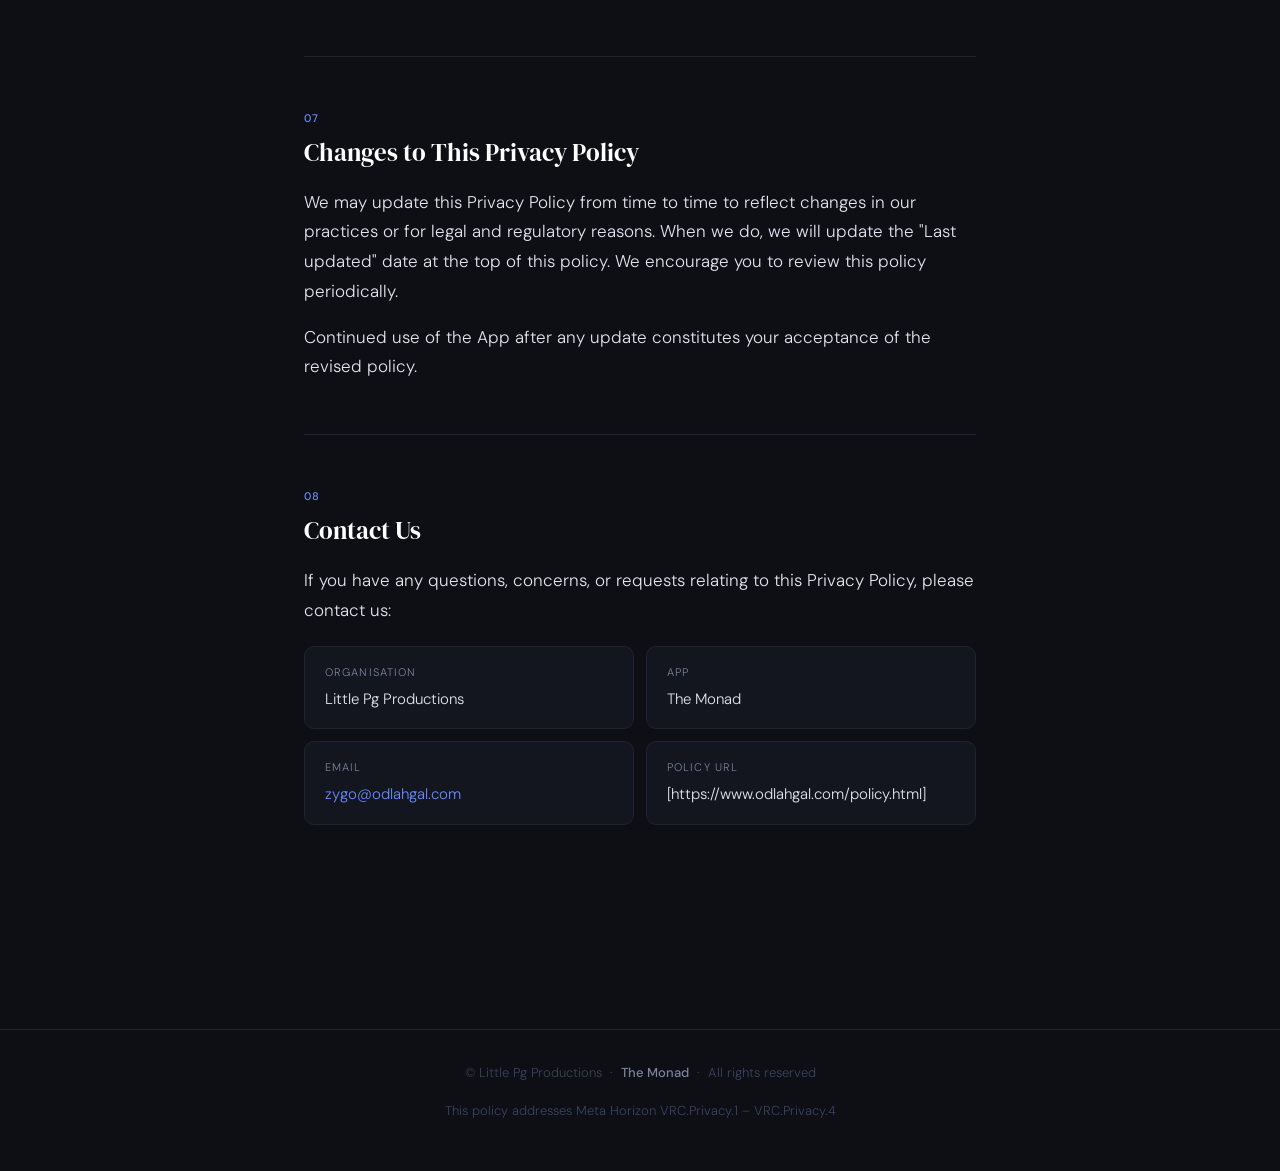
==== commit 00843426: "Update policy.html" ====
--- a/policy.html
+++ b/policy.html
@@ -301,7 +301,7 @@
     <div class="logo-mark" aria-hidden="true"></div>
     <h1><em>The Monad</em><br>Privacy Policy</h1>
     <p class="sub">Little Pg Productions</p>
-    <span class="date">Last updated: [DATE]</span>
+    <span class="date">Last updated: [26/05/2026]</span>
   </header>
  
   <main>
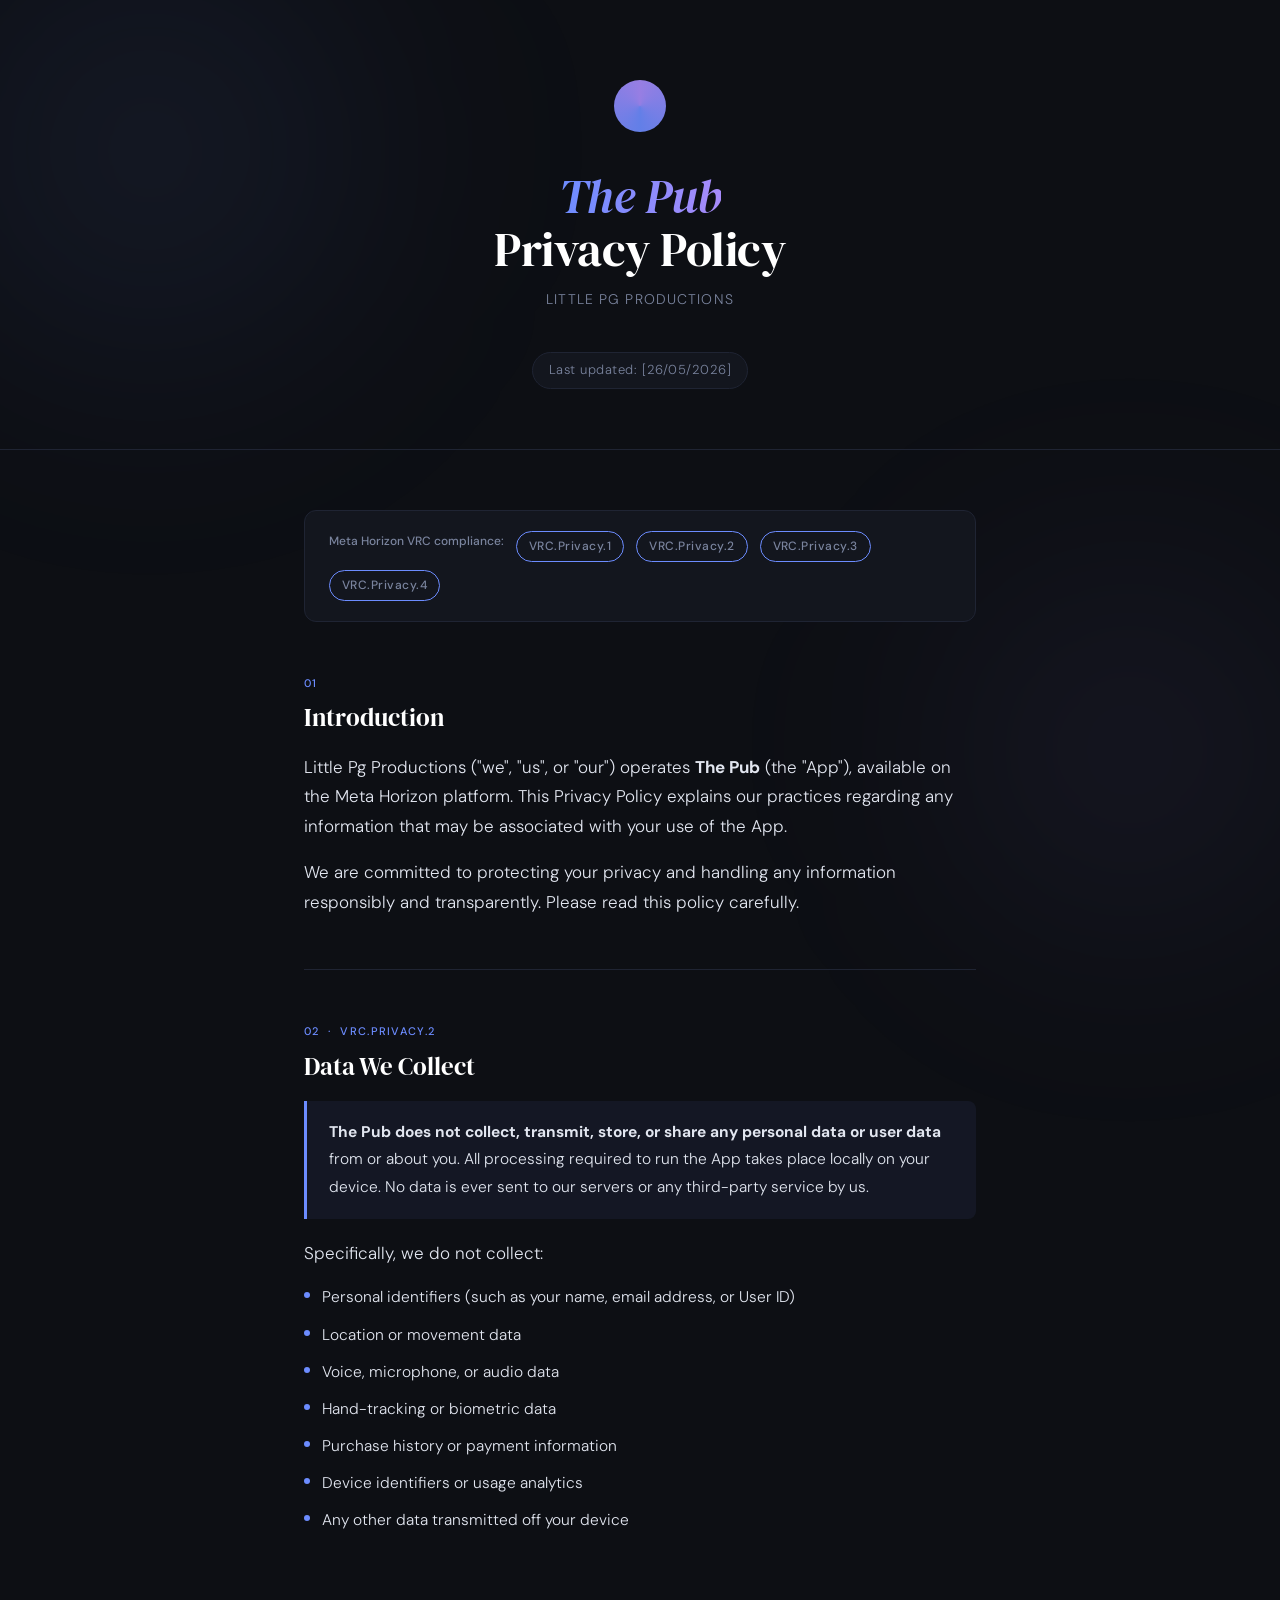
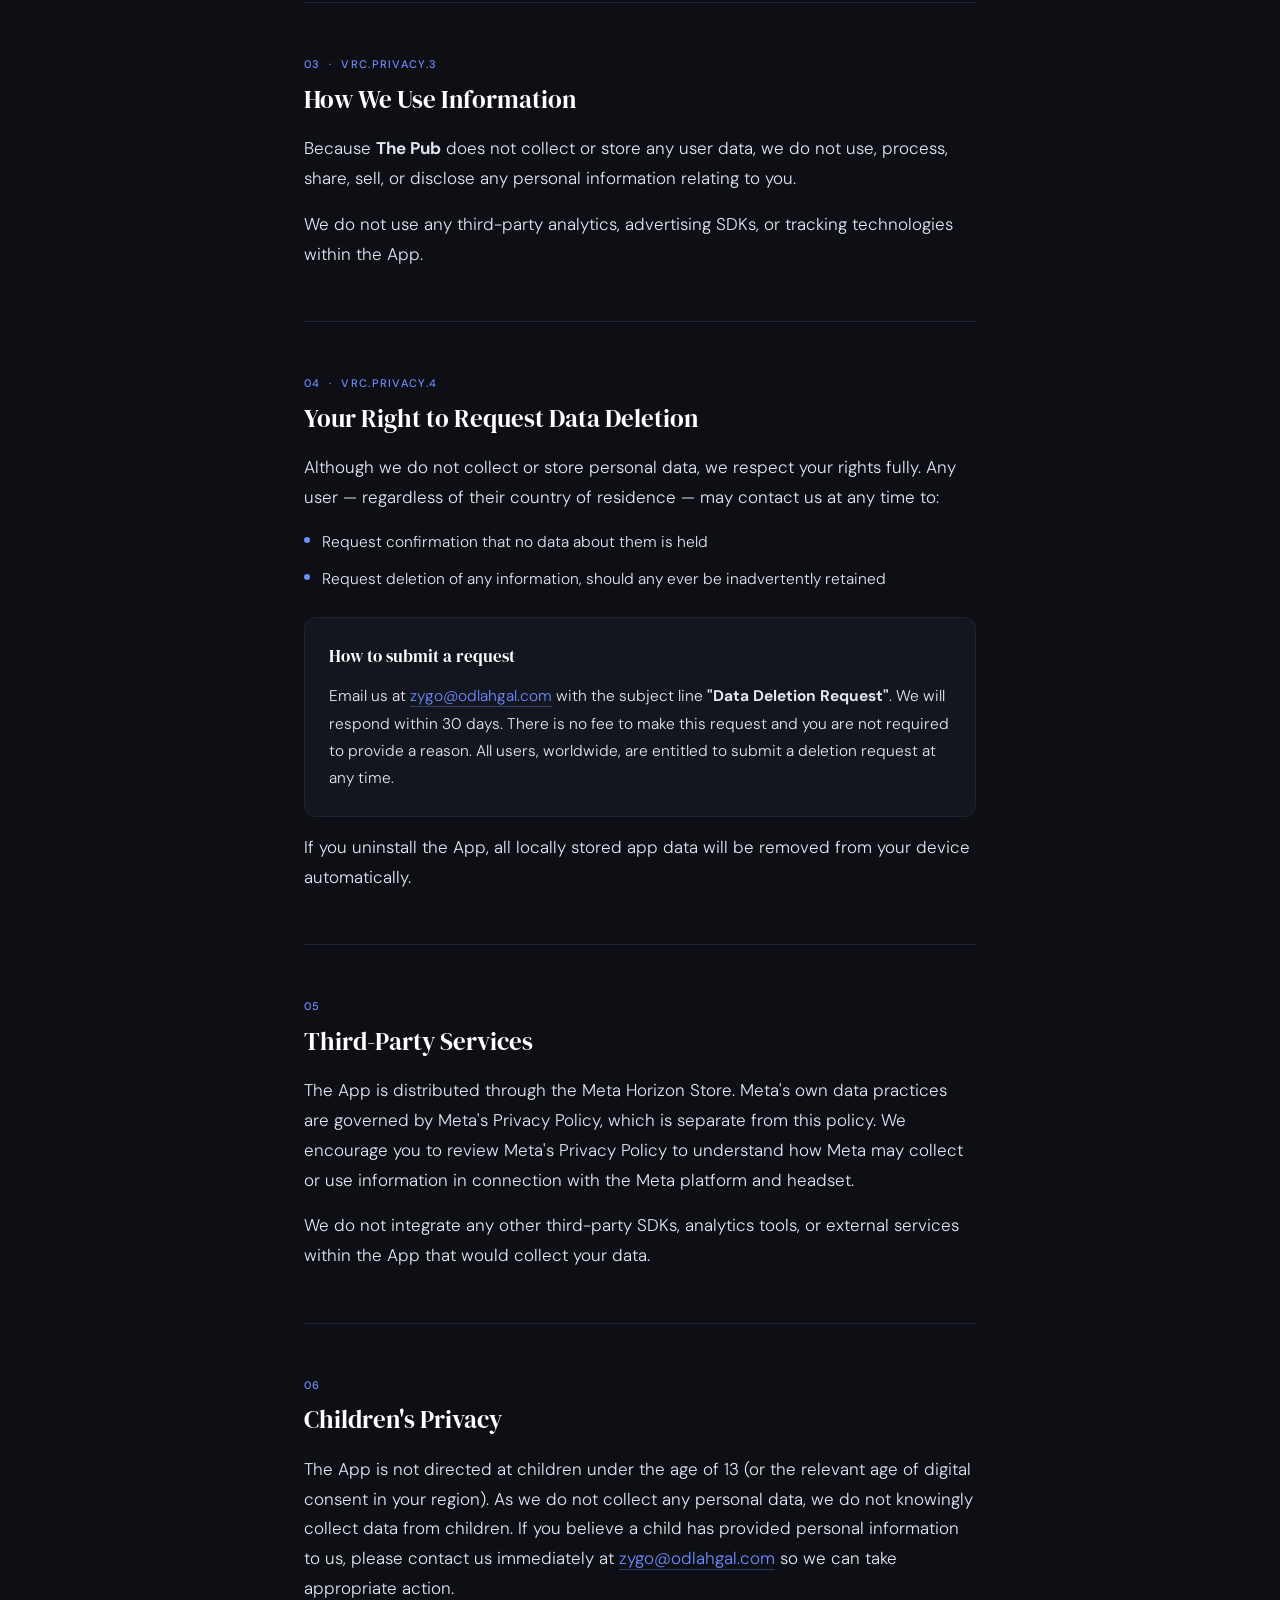
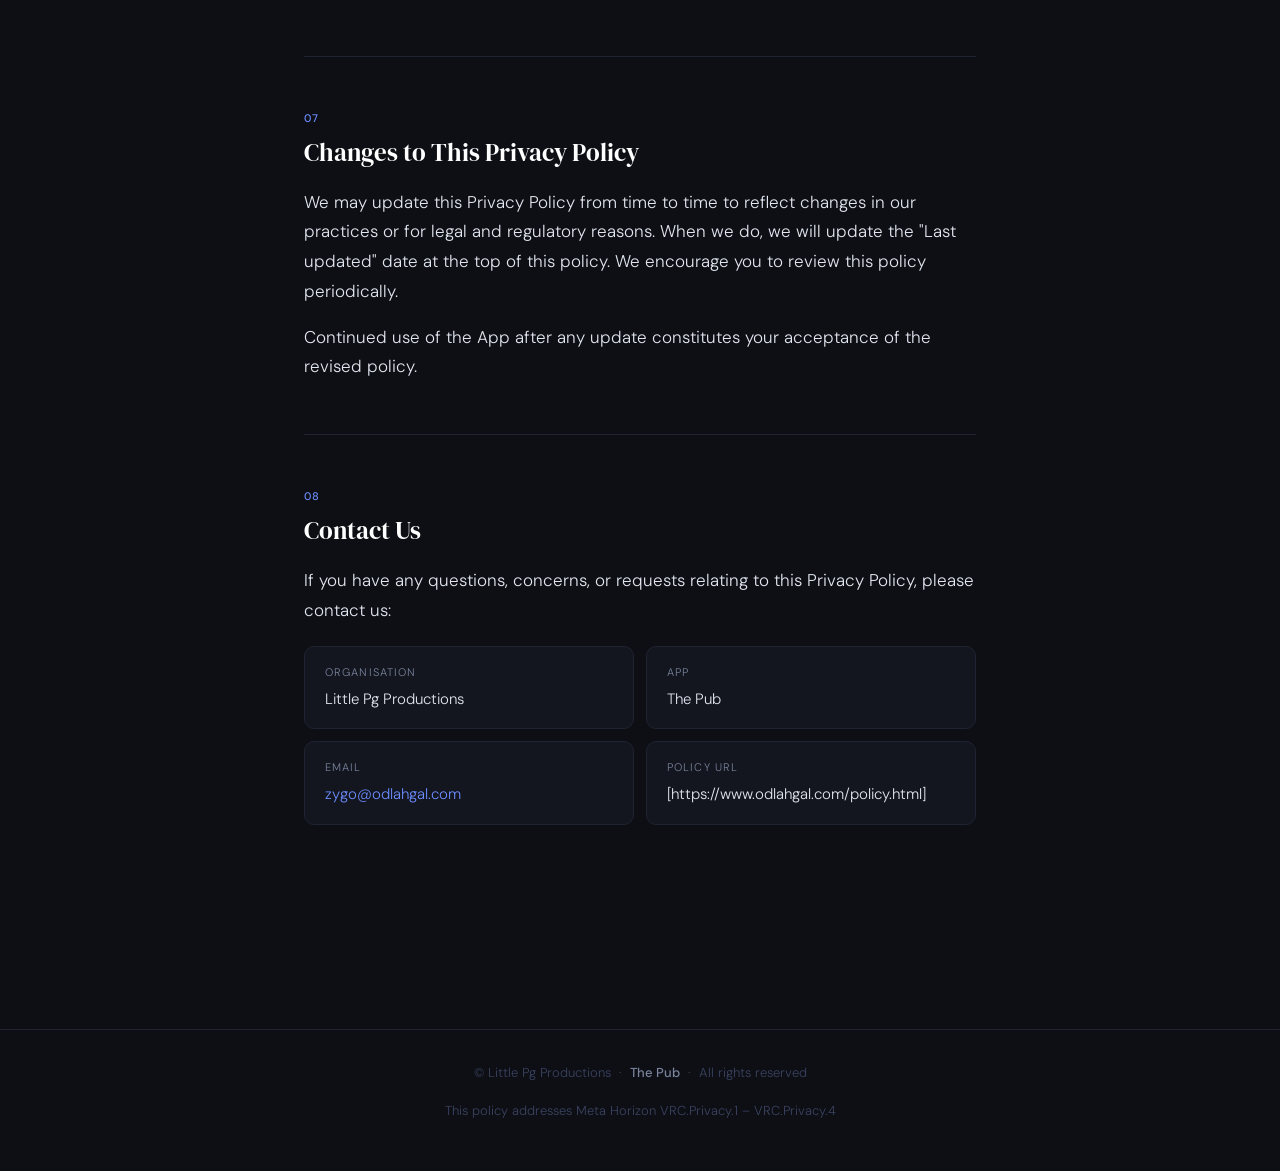
==== commit 5ac6724b: "Update policy.html" ====
--- a/policy.html
+++ b/policy.html
@@ -3,7 +3,7 @@
 <head>
   <meta charset="UTF-8" />
   <meta name="viewport" content="width=device-width, initial-scale=1.0" />
-  <title>Privacy Policy – The Monad | Little Pg Productions</title>
+  <title>Privacy Policy – The Pub | Little Pg Productions</title>
   <link href="https://fonts.googleapis.com/css2?family=DM+Serif+Display:ital@0;1&family=DM+Sans:ital,opsz,wght@0,9..40,300;0,9..40,400;0,9..40,500;1,9..40,300&display=swap" rel="stylesheet" />
   <style>
     :root {
@@ -299,7 +299,7 @@
  
   <header>
     <div class="logo-mark" aria-hidden="true"></div>
-    <h1><em>The Monad</em><br>Privacy Policy</h1>
+    <h1><em>The Pub</em><br>Privacy Policy</h1>
     <p class="sub">Little Pg Productions</p>
     <span class="date">Last updated: [26/05/2026]</span>
   </header>
@@ -319,7 +319,7 @@
     <section>
       <p class="section-number">01</p>
       <h2>Introduction</h2>
-      <p>Little Pg Productions ("we", "us", or "our") operates <strong>The Monad</strong> (the "App"), available on the Meta Horizon platform. This Privacy Policy explains our practices regarding any information that may be associated with your use of the App.</p>
+      <p>Little Pg Productions ("we", "us", or "our") operates <strong>The Pub</strong> (the "App"), available on the Meta Horizon platform. This Privacy Policy explains our practices regarding any information that may be associated with your use of the App.</p>
       <p>We are committed to protecting your privacy and handling any information responsibly and transparently. Please read this policy carefully.</p>
     </section>
  
@@ -328,7 +328,7 @@
       <p class="section-number">02 &nbsp;·&nbsp; VRC.Privacy.2</p>
       <h2>Data We Collect</h2>
       <div class="callout">
-        <strong>The Monad does not collect, transmit, store, or share any personal data or user data</strong> from or about you. All processing required to run the App takes place locally on your device. No data is ever sent to our servers or any third-party service by us.
+        <strong>The Pub does not collect, transmit, store, or share any personal data or user data</strong> from or about you. All processing required to run the App takes place locally on your device. No data is ever sent to our servers or any third-party service by us.
       </div>
       <p>Specifically, we do not collect:</p>
       <ul class="policy-list">
@@ -346,7 +346,7 @@
     <section>
       <p class="section-number">03 &nbsp;·&nbsp; VRC.Privacy.3</p>
       <h2>How We Use Information</h2>
-      <p>Because <strong>The Monad</strong> does not collect or store any user data, we do not use, process, share, sell, or disclose any personal information relating to you.</p>
+      <p>Because <strong>The Pub</strong> does not collect or store any user data, we do not use, process, share, sell, or disclose any personal information relating to you.</p>
       <p>We do not use any third-party analytics, advertising SDKs, or tracking technologies within the App.</p>
     </section>
  
@@ -401,7 +401,7 @@
         </div>
         <div class="contact-item">
           <p class="label">App</p>
-          <p class="value">The Monad</p>
+          <p class="value">The Pub</p>
         </div>
         <div class="contact-item">
           <p class="label">Email</p>
@@ -417,7 +417,7 @@
   </main>
  
   <footer>
-    <p>© Little Pg Productions &nbsp;·&nbsp; <strong>The Monad</strong> &nbsp;·&nbsp; All rights reserved</p>
+    <p>© Little Pg Productions &nbsp;·&nbsp; <strong>The Pub</strong> &nbsp;·&nbsp; All rights reserved</p>
     <p style="margin-top:8px;">This policy addresses Meta Horizon VRC.Privacy.1 – VRC.Privacy.4</p>
   </footer>
  
